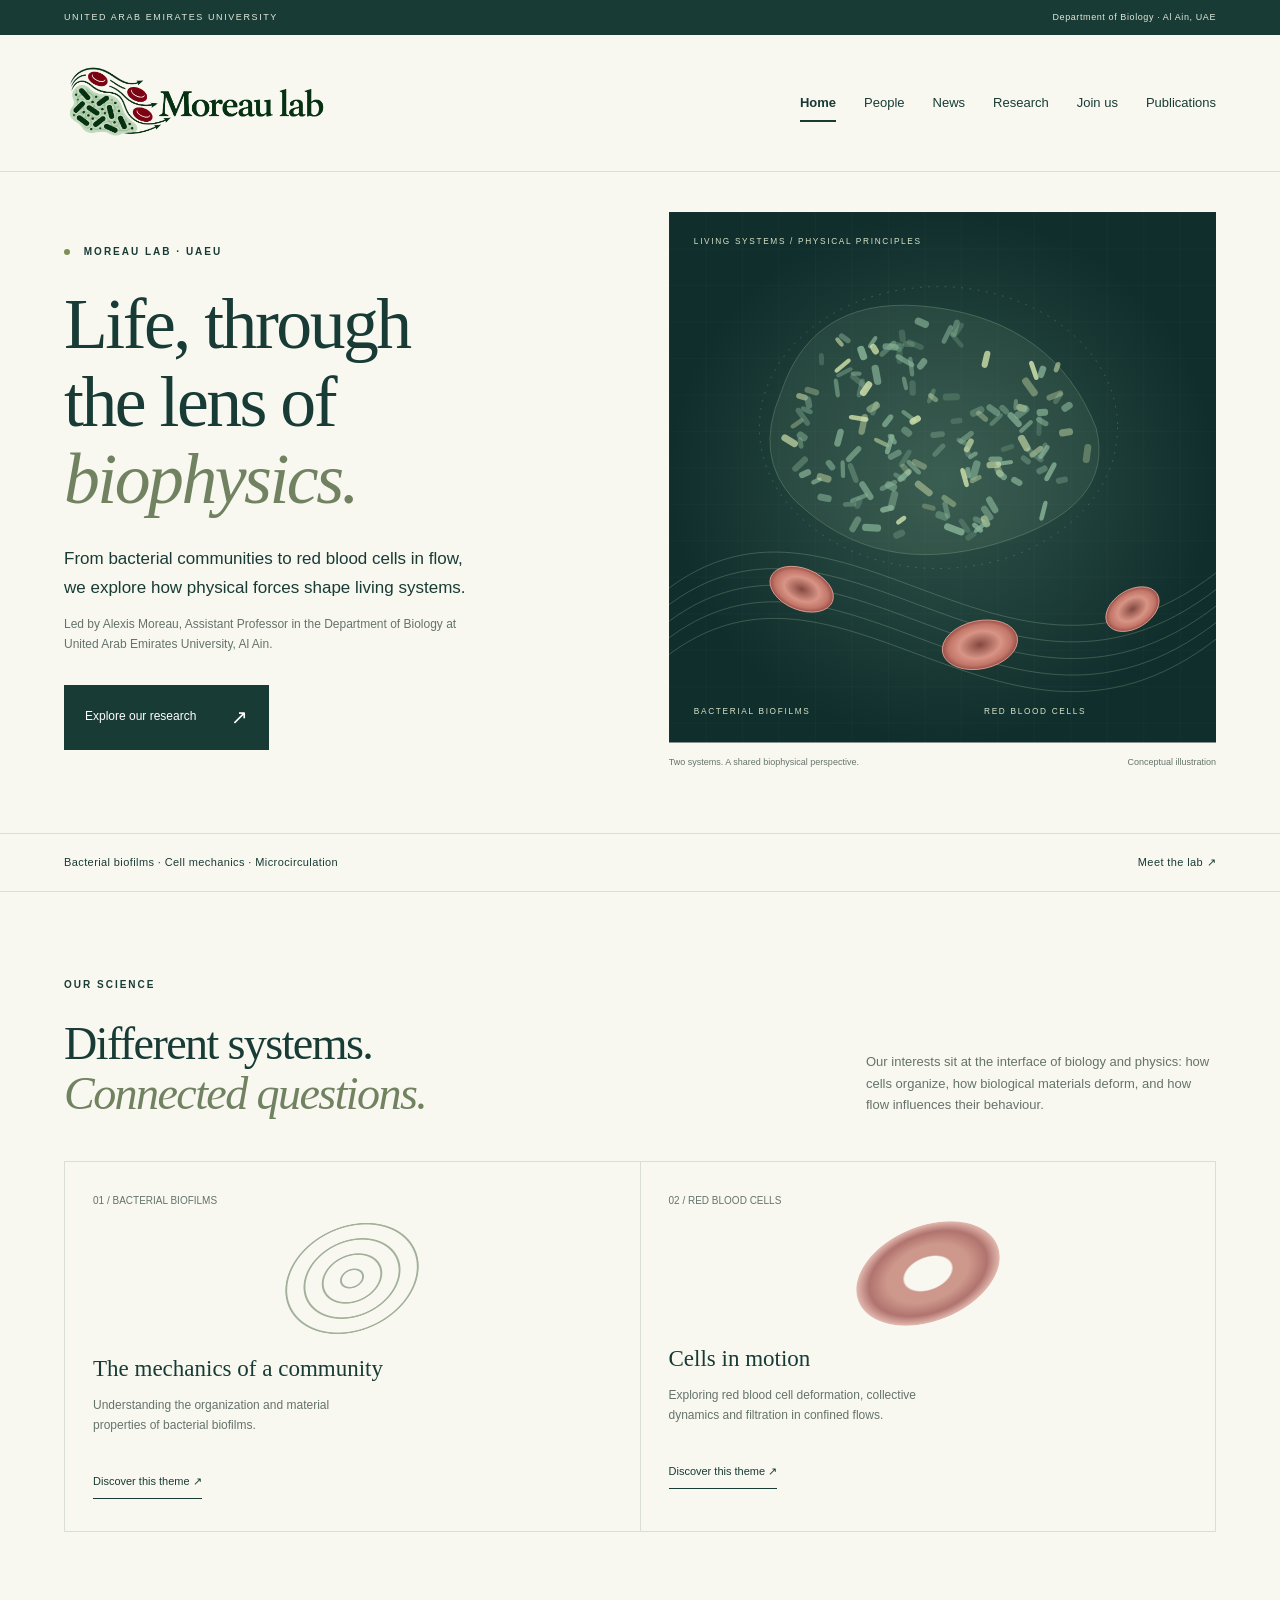
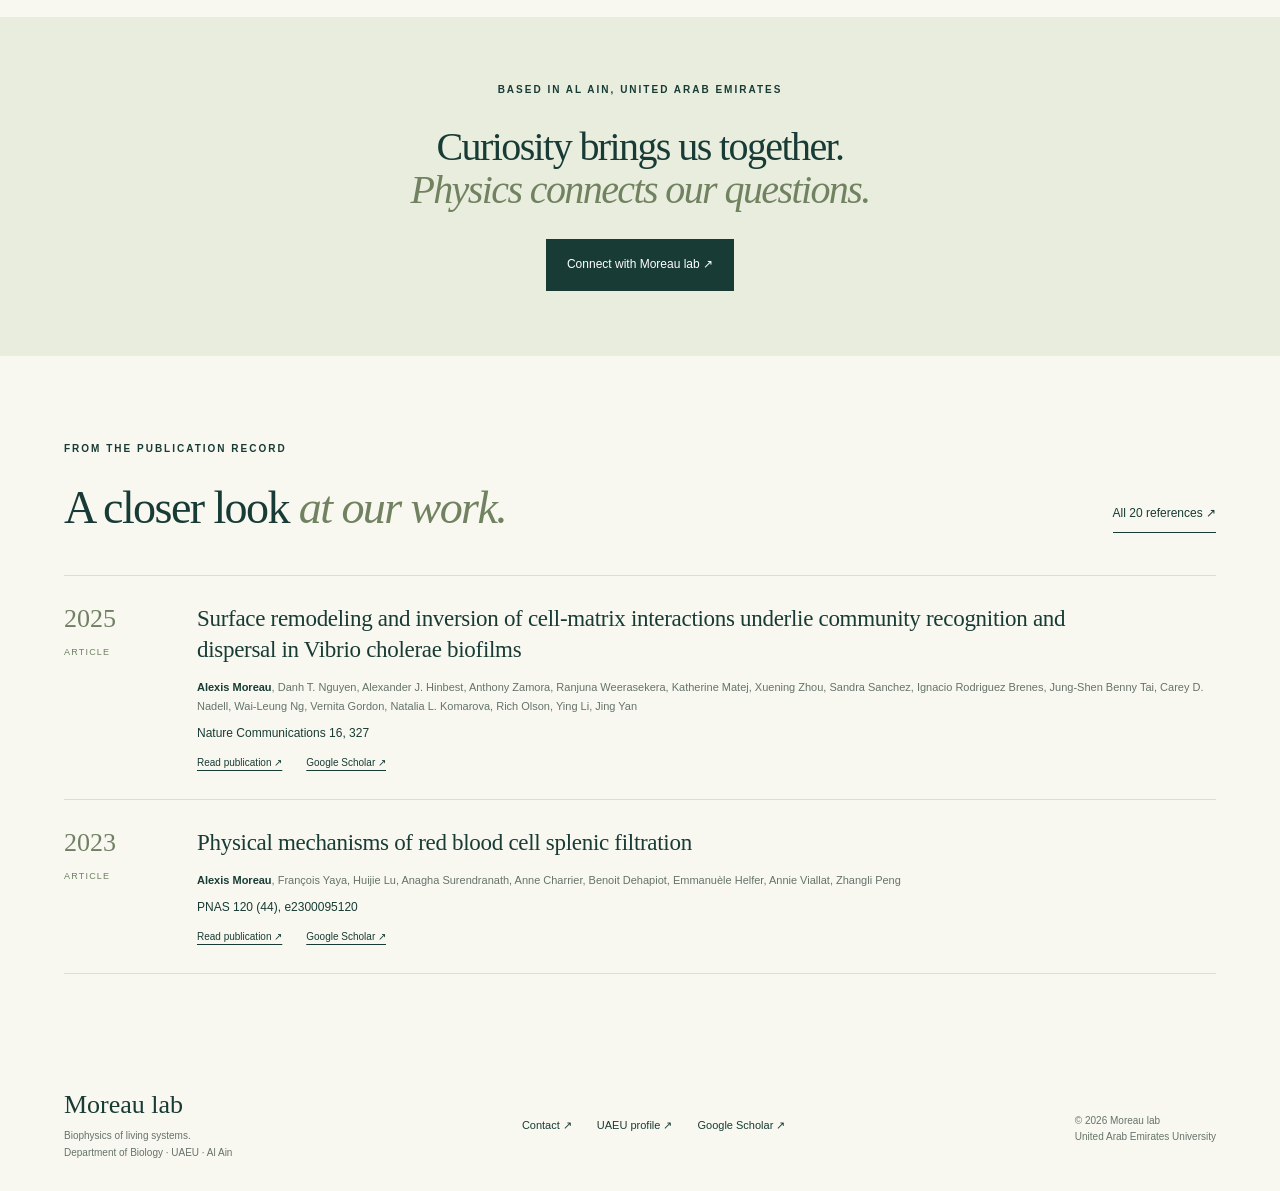
==== index.html @ 7e33ebf9 "Publish Moreau lab website with bibliography and search metadata" ====
<!doctype html><html lang="en"><head><meta charset="utf-8"><meta name="viewport" content="width=device-width,initial-scale=1"><meta name="robots" content="index,follow"><meta name="description" content="Moreau lab, led by Alexis Moreau at United Arab Emirates University in Al Ain, explores the biophysics of bacterial biofilms and red blood cells."><meta name="theme-color" content="#183b35"><title>Moreau lab | Biophysics, Biofilms &amp; Red Blood Cells | UAEU</title><link rel="icon" href="favicon.svg" type="image/svg+xml"><link rel="stylesheet" href="style.css"><script src="script.js" defer></script><meta property="og:site_name" content="Moreau lab"><meta property="og:type" content="website"><meta property="og:title" content="Moreau lab | Biophysics, Biofilms &amp; Red Blood Cells | UAEU"><meta property="og:description" content="Moreau lab, led by Alexis Moreau at United Arab Emirates University in Al Ain, explores the biophysics of bacterial biofilms and red blood cells."><meta property="og:locale" content="en_US"><script type="application/ld+json">{"@context": "https://schema.org", "@type": "ResearchOrganization", "name": "Moreau lab", "description": "Moreau lab, led by Alexis Moreau at United Arab Emirates University in Al Ain, explores the biophysics of bacterial biofilms and red blood cells.", "parentOrganization": {"@type": "CollegeOrUniversity", "name": "United Arab Emirates University"}, "address": {"@type": "PostalAddress", "addressLocality": "Al Ain", "addressCountry": "AE"}, "email": "amoreau@uaeu.ac.ae"}</script><link rel="canonical" href="https://moreau-biophysicslab.github.io/"><meta property="og:url" content="https://moreau-biophysicslab.github.io/"><meta property="og:image" content="https://moreau-biophysicslab.github.io/moreau-lab-logo.png"></head><body><a class="skip" href="#main">Skip to content</a><div class="institution"><span>UNITED ARAB EMIRATES UNIVERSITY</span><span>Department of Biology · Al Ain, UAE</span></div><header><a class="brand" href="index.html" aria-label="Moreau lab — Home"><img src="moreau-lab-logo.png" width="2000" height="800" alt="Moreau lab — bacterial biofilms and red blood cells in flow"></a><button class="menu-button" aria-expanded="false" aria-controls="navigation">Menu <span aria-hidden="true">☰</span></button><nav id="navigation" aria-label="Main navigation"><a href="index.html" aria-current="page">Home</a><a href="people.html">People</a><a href="news.html">News</a><a href="research.html">Research</a><a href="join-us.html">Join us</a><a href="publications.html">Publications</a></nav></header><main id="main"><section class="hero"><div class="hero-copy"><p class="eyebrow"><span></span> MOREAU LAB · UAEU</p><h1>Life, through<br>the lens of<br><em>biophysics.</em></h1><p class="intro">From bacterial communities to red blood cells in flow, we explore how physical forces shape living systems.</p><p class="hero-note">Led by Alexis Moreau, Assistant Professor in the Department of Biology at United Arab Emirates University, Al Ain.</p><a class="button" href="research.html">Explore our research <span aria-hidden="true">↗</span></a></div><figure class="hero-art"><svg viewBox="0 0 660 640" role="img" aria-labelledby="art-title art-desc"><title id="art-title">Biofilms and red blood cells</title><desc id="art-desc">Conceptual illustration of a bacterial community and red blood cells in flow. These are two separate research themes, not experimental data.</desc><defs><radialGradient id="bg"><stop stop-color="#31534a"/><stop offset="1" stop-color="#102e2c"/></radialGradient><pattern id="grid" width="44" height="44" patternUnits="userSpaceOnUse"><path d="M44 0H0V44" fill="none" stroke="#bfd9c4" stroke-opacity=".06"/></pattern><radialGradient id="rbc"><stop stop-color="#84473f"/><stop offset=".55" stop-color="#d89485"/><stop offset=".83" stop-color="#c27669"/><stop offset="1" stop-color="#9a5049"/></radialGradient></defs><path fill="url(#bg)" d="M0 0h660v640H0z"/><path fill="url(#grid)" d="M0 0h660v640H0z"/><g fill="none" stroke="#c8dfb8" stroke-opacity=".28"><path d="M-20 470C210 265 420 675 700 400"/><path d="M-20 490C210 285 420 695 700 420"/><path d="M-20 510C210 305 420 715 700 440"/><path d="M-20 530C210 325 420 735 700 460"/><path d="M-20 550C210 345 420 755 700 480"/><ellipse cx="325" cy="260" rx="216" ry="170" stroke-dasharray="2 8"/></g><path d="M135 218Q175 96 320 115T515 260Q540 357 395 400T151 347Q102 295 135 218" fill="#8fb593" fill-opacity=".10" stroke="#b6d3a0" stroke-opacity=".30"/><g id="particles"></g><g fill="url(#rbc)" stroke="#e3a394" stroke-width="1"><ellipse cx="160" cy="455" rx="40" ry="25" transform="rotate(22 160 455)"/><ellipse cx="375" cy="522" rx="46" ry="29" transform="rotate(-12 375 522)"/><ellipse cx="559" cy="479" rx="35" ry="23" transform="rotate(-32 559 479)"/></g><g fill="#d6e3c7" font-family="Arial,sans-serif" font-size="10" letter-spacing="2"><text x="30" y="39">LIVING SYSTEMS / PHYSICAL PRINCIPLES</text><text x="30" y="606">BACTERIAL BIOFILMS</text><text x="380" y="606">RED BLOOD CELLS</text></g></svg><figcaption><span>Two systems. A shared biophysical perspective.</span><span>Conceptual illustration</span></figcaption></figure></section><div class="section-index"><span>Bacterial biofilms · Cell mechanics · Microcirculation</span><a href="people.html">Meet the lab ↗</a></div><section class="section"><div class="section-heading"><div><p class="eyebrow">OUR SCIENCE</p><h2>Different systems.<br><em>Connected questions.</em></h2></div><p>Our interests sit at the interface of biology and physics: how cells organize, how biological materials deform, and how flow influences their behaviour.</p></div><div class="research-grid two"><article><span class="number">01 / BACTERIAL BIOFILMS</span><div class="line-art rings" aria-hidden="true"></div><h3>The mechanics of a community</h3><p>Understanding the organization and material properties of bacterial biofilms.</p><a class="text-link" href="research.html#biofilms">Discover this theme ↗</a></article><article><span class="number">02 / RED BLOOD CELLS</span><div class="line-art cell-art" aria-hidden="true"></div><h3>Cells in motion</h3><p>Exploring red blood cell deformation, collective dynamics and filtration in confined flows.</p><a class="text-link" href="research.html#red-blood-cells">Discover this theme ↗</a></article></div></section><section class="home-callout"><p class="eyebrow">BASED IN AL AIN, UNITED ARAB EMIRATES</p><h2>Curiosity brings us together.<br><em>Physics connects our questions.</em></h2><a class="button" href="join-us.html">Connect with Moreau lab ↗</a></section><section class="section"><div class="section-heading"><div><p class="eyebrow">FROM THE PUBLICATION RECORD</p><h2>A closer look <em>at our work.</em></h2></div><a class="text-link" href="publications.html">All 20 references ↗</a></div><article class="publication" data-type="papers" data-year="2025"><div class="pub-year">2025<span>Article</span></div><div><h2><a href="https://doi.org/10.1038/s41467-024-55602-2">Surface remodeling and inversion of cell-matrix interactions underlie community recognition and dispersal in Vibrio cholerae biofilms</a></h2><p class="authors"><strong>Alexis Moreau</strong>, Danh T. Nguyen, Alexander J. Hinbest, Anthony Zamora, Ranjuna Weerasekera, Katherine Matej, Xuening Zhou, Sandra Sanchez, Ignacio Rodriguez Brenes, Jung-Shen Benny Tai, Carey D. Nadell, Wai-Leung Ng, Vernita Gordon, Natalia L. Komarova, Rich Olson, Ying Li, Jing Yan</p><p class="venue">Nature Communications 16, 327</p><div class="pub-links"><a href="https://doi.org/10.1038/s41467-024-55602-2">Read publication ↗</a><a href="https://scholar.google.com/citations?user=JUbXqFEAAAAJ&amp;hl=en&amp;view_op=view_citation&amp;citation_for_view=JUbXqFEAAAAJ:_FxGoFyzp5QC">Google Scholar ↗</a></div></div></article><article class="publication" data-type="papers" data-year="2023"><div class="pub-year">2023<span>Article</span></div><div><h2><a href="https://doi.org/10.1073/pnas.2300095120">Physical mechanisms of red blood cell splenic filtration</a></h2><p class="authors"><strong>Alexis Moreau</strong>, François Yaya, Huijie Lu, Anagha Surendranath, Anne Charrier, Benoit Dehapiot, Emmanuèle Helfer, Annie Viallat, Zhangli Peng</p><p class="venue">PNAS 120 (44), e2300095120</p><div class="pub-links"><a href="https://doi.org/10.1073/pnas.2300095120">Read publication ↗</a><a href="https://scholar.google.com/citations?user=JUbXqFEAAAAJ&amp;hl=en&amp;view_op=view_citation&amp;citation_for_view=JUbXqFEAAAAJ:UeHWp8X0CEIC">Google Scholar ↗</a></div></div></article></section></main><footer><div><a href="index.html" class="brand">Moreau lab</a><p>Biophysics of living systems.<br>Department of Biology · UAEU · Al Ain</p></div><div class="footer-links"><a href="mailto:amoreau@uaeu.ac.ae">Contact ↗</a><a href="https://research.uaeu.ac.ae/en/persons/alexis-moreau/">UAEU profile ↗</a><a href="https://scholar.google.com/citations?user=JUbXqFEAAAAJ&hl=en">Google Scholar ↗</a></div><p>© 2026 Moreau lab<br>United Arab Emirates University</p></footer></body></html>
---- style.css ----
:root{--paper:#f8f8f1;--ink:#183b35;--muted:#65736a;--line:#d9dfd2;--accent:#d8e7ad}*{box-sizing:border-box}html{scroll-behavior:smooth;scroll-padding-top:30px}body{margin:0;background:var(--paper);color:var(--ink);font-family:Arial,Helvetica,sans-serif;font-size:15px;line-height:1.65}a{color:inherit;text-decoration:none}button{font:inherit}a:focus-visible,button:focus-visible{outline:3px solid #998236;outline-offset:6px}.skip{position:absolute;top:-100px;left:20px;background:white;padding:12px;z-index:10}.skip:focus{top:10px}.draft{background:#e9edde;text-align:center;font-size:11px;padding:9px 20px;color:#506047;letter-spacing:.3px}.draft span{font-size:9px;font-weight:700;letter-spacing:1.4px;margin-right:15px}header{max-width:1440px;margin:auto;padding:30px 5%;display:flex;align-items:center;justify-content:space-between;gap:25px}.brand{display:flex;align-items:center;gap:12px;font-family:Georgia,serif;font-size:25px;line-height:1.2}.brand small{display:block;font-family:Arial,sans-serif;font-size:8px;letter-spacing:1.7px;margin-top:9px}.brand-mark{font-family:Arial,sans-serif;font-size:52px;line-height:1}nav{display:flex;gap:27px;align-items:center;font-size:12px}nav a:hover,.text-link:hover{color:#718742}.nav-contact{border-bottom:1px solid var(--ink);padding:8px 0}.nav-contact span{margin-left:12px}.menu-button{display:none}.hero{max-width:1440px;margin:auto;display:grid;grid-template-columns:1fr 1fr;gap:6%;padding:38px 5% 52px;align-items:center}.eyebrow{font-size:10px;font-weight:700;letter-spacing:2px;margin:0 0 26px}.eyebrow>span{display:inline-block;width:6px;height:6px;border-radius:50%;background:#7d9053;margin-right:9px}h1,h2{font-family:Georgia,'Times New Roman',serif;font-weight:400;letter-spacing:-2.5px;line-height:1.08;margin:0}h1{font-size:clamp(52px,5.8vw,84px)}em{font-weight:400;color:#718260}h1 em{white-space:nowrap}.intro{font-size:17px;line-height:1.7;max-width:410px;margin:27px 0 12px}.placeholder{font-size:12px;color:var(--muted);max-width:385px;margin-bottom:28px}.button{display:inline-flex;align-items:center;gap:35px;background:var(--ink);color:white;padding:16px 21px;font-size:12px}.button:hover{background:#305c4c}.button span{font-size:20px}.hero-art{margin:0;min-width:0}.hero-art svg{display:block;width:100%;height:auto;max-height:610px;object-fit:cover}.hero-art figcaption{font-size:9px;display:flex;justify-content:space-between;gap:10px;padding:12px 0;color:var(--muted)}.section-index{border-top:1px solid var(--line);border-bottom:1px solid var(--line);display:flex;justify-content:space-between;padding:19px 5%;font-size:11px;letter-spacing:.4px}.section-index a span{margin-left:50px}.section{padding:85px 5%;max-width:1440px;margin:auto;scroll-margin-top:15px}.section-heading{display:flex;align-items:flex-end;justify-content:space-between;gap:70px;margin-bottom:42px}h2{font-size:clamp(34px,3.6vw,50px);letter-spacing:-1.6px}.section-heading>p{max-width:350px;color:var(--muted);font-size:13px;margin-bottom:3px}.research-grid{display:grid;grid-template-columns:repeat(3,1fr);border-left:1px solid var(--line)}.research-grid article{padding:25px 28px 32px;border:1px solid var(--line);border-left:0;position:relative}.number{font-size:10px;color:var(--muted)}h3{font-weight:400;font-family:Georgia,serif;font-size:23px;line-height:1.25;margin:19px 0 12px}.research-grid p{font-size:12px;color:var(--muted);min-height:60px;max-width:290px}.tag{display:inline-block;font-size:8px;letter-spacing:1.5px;color:var(--muted);border:1px solid var(--line);padding:5px 8px}.line-art{height:105px;width:140px;margin:15px auto 24px;opacity:.7}.rings{background:repeating-radial-gradient(ellipse at center,transparent 0 10px,#7f9377 11px 12px,transparent 13px 19px);border-radius:50%;transform:rotate(-25deg)}.waves{background:repeating-linear-gradient(135deg,transparent 0 10px,#7f9377 11px 12px,transparent 13px 21px);border-radius:50% 15% 50% 15%}.dots{background:radial-gradient(#7f9377 2px,transparent 3px) 0 0/15px 15px;border-radius:50%;transform:rotate(-15deg)}.team{background:#e9edde;display:grid;grid-template-columns:1fr 1fr;gap:10%;align-items:center}.team p{font-size:13px;color:var(--muted);max-width:350px;margin:25px 0}.text-link{display:inline-block;border-bottom:1px solid var(--ink);font-size:12px;padding-bottom:8px}.text-link span{margin-left:45px}.team-placeholder{min-height:285px;background:#dce3d2;display:flex;flex-direction:column;align-items:center;justify-content:center;border:1px solid #cdd5c3}.portrait-symbol{font-family:Georgia,serif;font-size:52px;color:#8c9c7b;font-weight:400;line-height:1.2}.team-placeholder>span{font-family:Georgia,serif;font-size:27px;margin-top:12px}.team-placeholder p{font-size:10px;margin:10px;text-align:center}.empty-publications{border-top:1px solid var(--line);border-bottom:1px solid var(--line);display:flex;align-items:center;gap:28px;padding:26px 0}.empty-publications>span:first-child{font-size:30px}.empty-publications h3{margin:0 0 8px}.empty-publications p{font-size:12px;color:var(--muted);max-width:660px;margin:0}.empty-publications .tag{margin-left:auto;flex-shrink:0}.news{padding-top:0;display:flex;justify-content:space-between;gap:70px;align-items:center}.news>p{max-width:440px;font-size:13px;color:var(--muted)}.contact{padding:70px 7%;background:var(--ink);color:var(--paper);display:grid;grid-template-columns:1fr 1fr;gap:13%}.contact em{color:var(--accent)}.contact .eyebrow{color:var(--accent)}.contact p:not(.eyebrow){max-width:360px;font-size:13px;color:#c0cec3;margin-top:25px}.contact dl{margin:0}.contact dl>div{padding:0 0 19px;margin-bottom:20px;border-bottom:1px solid #486258}.contact dt{font-size:9px;letter-spacing:1.6px;color:#becfae;margin-bottom:9px}.contact dd{margin:0;font-size:13px}footer{padding:30px 5%;display:flex;align-items:center;justify-content:space-between;gap:24px}footer .brand{font-size:20px}footer>span,footer>a:last-child{font-size:10px;color:var(--muted)}@media(min-width:1600px){.contact,.section-index,footer{padding-left:max(5%,calc((100vw - 1296px)/2));padding-right:max(5%,calc((100vw - 1296px)/2))}}@media(max-width:900px){nav{gap:15px;font-size:11px}.brand{font-size:21px}.hero{gap:4%}h1{font-size:52px}.hero .intro{font-size:15px}.research-grid article{padding:20px}.section-heading{gap:35px}}@media(max-width:700px){header{padding:22px 6%;flex-wrap:wrap}.draft{font-size:10px}.draft span{display:block}.menu-button{display:block;background:none;border:1px solid var(--line);padding:7px 12px;font-size:12px;color:var(--ink)}.menu-button span{margin-left:12px}nav{display:none;flex-basis:100%;flex-direction:column;align-items:stretch;gap:0}nav.open{display:flex}nav a{padding:12px 0;border-bottom:1px solid var(--line)}.hero{grid-template-columns:1fr;padding:30px 6%}.hero-copy{padding-bottom:35px}h1{font-size:clamp(46px,10vw,65px)}.hero-art svg{max-height:460px}.section{padding:55px 6%}.section-heading{display:block}.section-heading>p{margin-top:25px;max-width:none}.research-grid{grid-template-columns:1fr}.research-grid article{padding:24px}.research-grid p{min-height:0;max-width:none}.line-art{float:right;width:90px;height:75px;margin:0 0 10px 15px}.research-grid h3{margin-top:25px}.team{grid-template-columns:1fr;gap:30px}.team-placeholder{min-height:230px}.empty-publications{gap:15px;flex-wrap:wrap}.empty-publications>div{flex:1}.empty-publications .tag{margin-left:40px}.news{display:block;padding-top:10px}.news>p{margin-top:25px}.contact{padding:50px 6%;grid-template-columns:1fr;gap:30px}footer{flex-wrap:wrap;padding:25px 6%}footer>span{order:3;width:100%}.section-index{padding:15px 6%;font-size:10px}.section-index a span{margin-left:15px}.eyebrow{font-size:9px}}@media(prefers-reduced-motion:reduce){html{scroll-behavior:auto}}
/* Moreau lab identity and pages */
.institution{background:var(--ink);color:#e1e8d8;padding:10px 5%;display:flex;justify-content:space-between;font-size:9px;letter-spacing:1.6px}.institution span:last-child{letter-spacing:.6px}header{padding-top:16px;padding-bottom:16px;border-bottom:1px solid var(--line)}header .brand{width:265px;flex-shrink:0}header .brand img{display:block;width:100%;height:auto}nav{gap:28px;font-size:13px}nav a{padding:10px 0;position:relative}nav a[aria-current="page"]{color:var(--ink);font-weight:700}nav a[aria-current="page"]:after{content:"";height:2px;background:var(--ink);position:absolute;bottom:2px;left:0;right:0}.hero{padding-top:40px;gap:5%}.hero h1{font-size:clamp(52px,5.6vw,79px)}.hero-note{font-size:12px;color:var(--muted);max-width:410px;margin-bottom:30px}.hero-art svg{max-height:590px}.hero-art figcaption{font-size:9px}.two{grid-template-columns:1fr 1fr}.research-grid .text-link{font-size:11px}.cell-art{border-radius:50%;background:radial-gradient(ellipse,#f8f8f1 0 23%,#c6877a 25% 40%,#a45c57 58%,#dcaaa0 70%,transparent 72%);transform:rotate(-22deg);height:95px;width:150px;opacity:.85}.home-callout{padding:65px 6%;background:#e9edde;text-align:center}.home-callout .button{margin-top:28px}.home-callout h2{font-size:40px}.page-intro{padding-top:55px;padding-bottom:45px;border-bottom:1px solid var(--line)}.page-intro h1{font-size:clamp(44px,5vw,70px)}.page-description{font-size:16px;color:var(--muted);max-width:710px;margin:25px 0 0}.page-description a{text-decoration:underline;text-underline-offset:3px}.profile-section{display:grid;grid-template-columns:300px 1fr;gap:75px;padding-top:55px}.initials{background:#e5eadc;min-height:340px;display:flex;flex-direction:column;justify-content:center;align-items:center;font:80px Georgia,serif;color:#708064;border:1px solid #d2d9c8}.initials span{font:9px Arial,sans-serif;letter-spacing:2px;margin-top:18px}.profile-section article>p{max-width:670px}.profile-section article>p:not(.eyebrow):not(.position){font-size:14px;color:var(--muted)}.position{font-size:15px}.profile-links{display:flex;gap:22px;align-items:center;flex-wrap:wrap;margin-top:28px}.team-invite{background:#e9edde;display:flex;align-items:center;justify-content:space-between;gap:30px}.team-invite .text-link{margin-top:18px}.theme-section{display:grid;grid-template-columns:1fr 1fr;gap:9%;align-items:center}.theme-section article p{font-size:14px;color:var(--muted);margin-bottom:22px}.theme-section h3{font-size:26px}.large-art{width:190px;height:125px;margin:35px auto 0;opacity:.7}.shaded{background:#e9edde}.publication{display:grid;grid-template-columns:105px 1fr;gap:28px;border-top:1px solid var(--line);padding:27px 0}.publication:last-child{border-bottom:1px solid var(--line)}.pub-year{font-family:Georgia,serif;font-size:26px;color:#708064;line-height:1.2}.pub-year span{display:block;font:9px Arial,sans-serif;text-transform:uppercase;letter-spacing:1.2px;margin-top:13px}.publication h2{font-family:Georgia,serif;letter-spacing:-.3px;font-size:23px;line-height:1.35;max-width:940px}.publication h2 a:hover{text-decoration:underline;text-decoration-thickness:1px;text-underline-offset:4px}.authors{font-size:11px;color:var(--muted);line-height:1.7;margin:13px 0 8px}.authors strong{font-weight:700;color:var(--ink)}.venue{font-size:12px;margin:7px 0}.pub-links{display:flex;gap:24px;margin-top:12px;font-size:10px}.pub-links a{text-decoration:underline;text-underline-offset:4px}.preprint-note{font-size:10px;color:#845843;margin:8px 0}.publication-section{padding-top:28px}.publication-tools{display:flex;flex-wrap:wrap;gap:24px;align-items:end;justify-content:space-between}.filters{display:flex;flex-wrap:wrap;gap:8px}.filters button{border:1px solid var(--line);background:transparent;padding:10px 14px;cursor:pointer;color:var(--ink);font-size:11px}.filters button[aria-pressed="true"]{color:white;background:var(--ink);border-color:var(--ink)}.search-label{font-size:10px;color:var(--muted);display:flex;flex-direction:column;gap:5px;min-width:235px}.search-label input{font:12px Arial,sans-serif;padding:12px 14px;border:1px solid var(--line);background:transparent;border-radius:0;color:var(--ink)}input:focus-visible{outline:2px solid #718260;outline-offset:2px}#result-count{font-size:10px;color:var(--muted);margin:24px 0 16px}.bibliography-note{font-size:11px;color:var(--muted);margin-top:28px;max-width:880px}.bibliography-note a{text-decoration:underline}.news-list{padding-top:20px}.news-item{display:grid;grid-template-columns:180px 1fr;gap:50px;border-bottom:1px solid var(--line);padding:36px 0}.news-item time{display:block;font-size:11px;letter-spacing:1.3px;margin-bottom:14px}.news-item h2{font-size:31px;letter-spacing:-.6px}.news-item p{font-size:13px;color:var(--muted)}.news-item .preprint-note{font-size:10px;color:#845843}.join-grid{display:grid;grid-template-columns:1fr 1fr;gap:8%;padding-top:50px}.join-grid h2{font-size:34px;letter-spacing:-1px}.join-grid p:not(.eyebrow){font-size:14px;color:var(--muted);margin:25px 0}.join-grid .small-note{font-size:11px!important}.contact a{text-decoration:underline;text-underline-offset:4px}.footer-links{display:flex;gap:25px;font-size:11px}footer{align-items:center}footer p{font-size:10px;color:var(--muted);margin:8px 0 0}footer .brand{font-size:26px}.publication[hidden]{display:none}@media(max-width:1000px){header .brand{width:220px}nav{gap:20px;font-size:12px}.profile-section{grid-template-columns:240px 1fr;gap:40px}.hero-art figcaption{font-size:8px}}@media(max-width:700px){.institution{display:block;font-size:8px;padding:10px 6%;line-height:1.7}.institution span{display:block}header{padding:8px 6%}header .brand{width:210px}nav{gap:0;font-size:13px}nav a[aria-current="page"]:after{display:none}.hero h1{font-size:clamp(47px,11vw,66px)}.hero{padding-top:30px}.hero-art figcaption{font-size:8px}.two{grid-template-columns:1fr}.home-callout h2{font-size:30px}.page-intro{padding-top:35px;padding-bottom:32px}.page-intro h1{font-size:43px}.page-description{font-size:14px}.profile-section{grid-template-columns:1fr;gap:28px;padding-top:30px}.initials{min-height:210px}.team-invite{display:block}.theme-section{grid-template-columns:1fr;gap:25px}.theme-section .large-art{display:none}.publication{grid-template-columns:1fr;gap:12px;padding:23px 0}.pub-year{display:flex;gap:15px;align-items:center;font-size:22px}.pub-year span{margin:0}.publication h2{font-size:21px}.publication-tools{gap:18px}.filters{gap:7px}.filters button{font-size:10px;padding:9px 10px}.search-label{width:100%}.news-item{grid-template-columns:1fr;gap:15px;padding:25px 0}.news-item>div:first-child{display:flex;align-items:center;gap:15px}.news-item time{margin:0}.news-item h2{font-size:27px}.join-grid{grid-template-columns:1fr;gap:35px}.footer-links{flex-wrap:wrap;gap:18px}footer>p{width:100%}.section-index{gap:20px}.section-index>a{flex-shrink:0}.hero .intro{font-size:16px}}
.page-intro h1 em{white-space:normal}.publication>div{min-width:0}.publication h2{overflow-wrap:anywhere}@media(max-width:360px){header .brand{width:175px}.hero h1{font-size:44px}.page-intro h1{font-size:38px}}
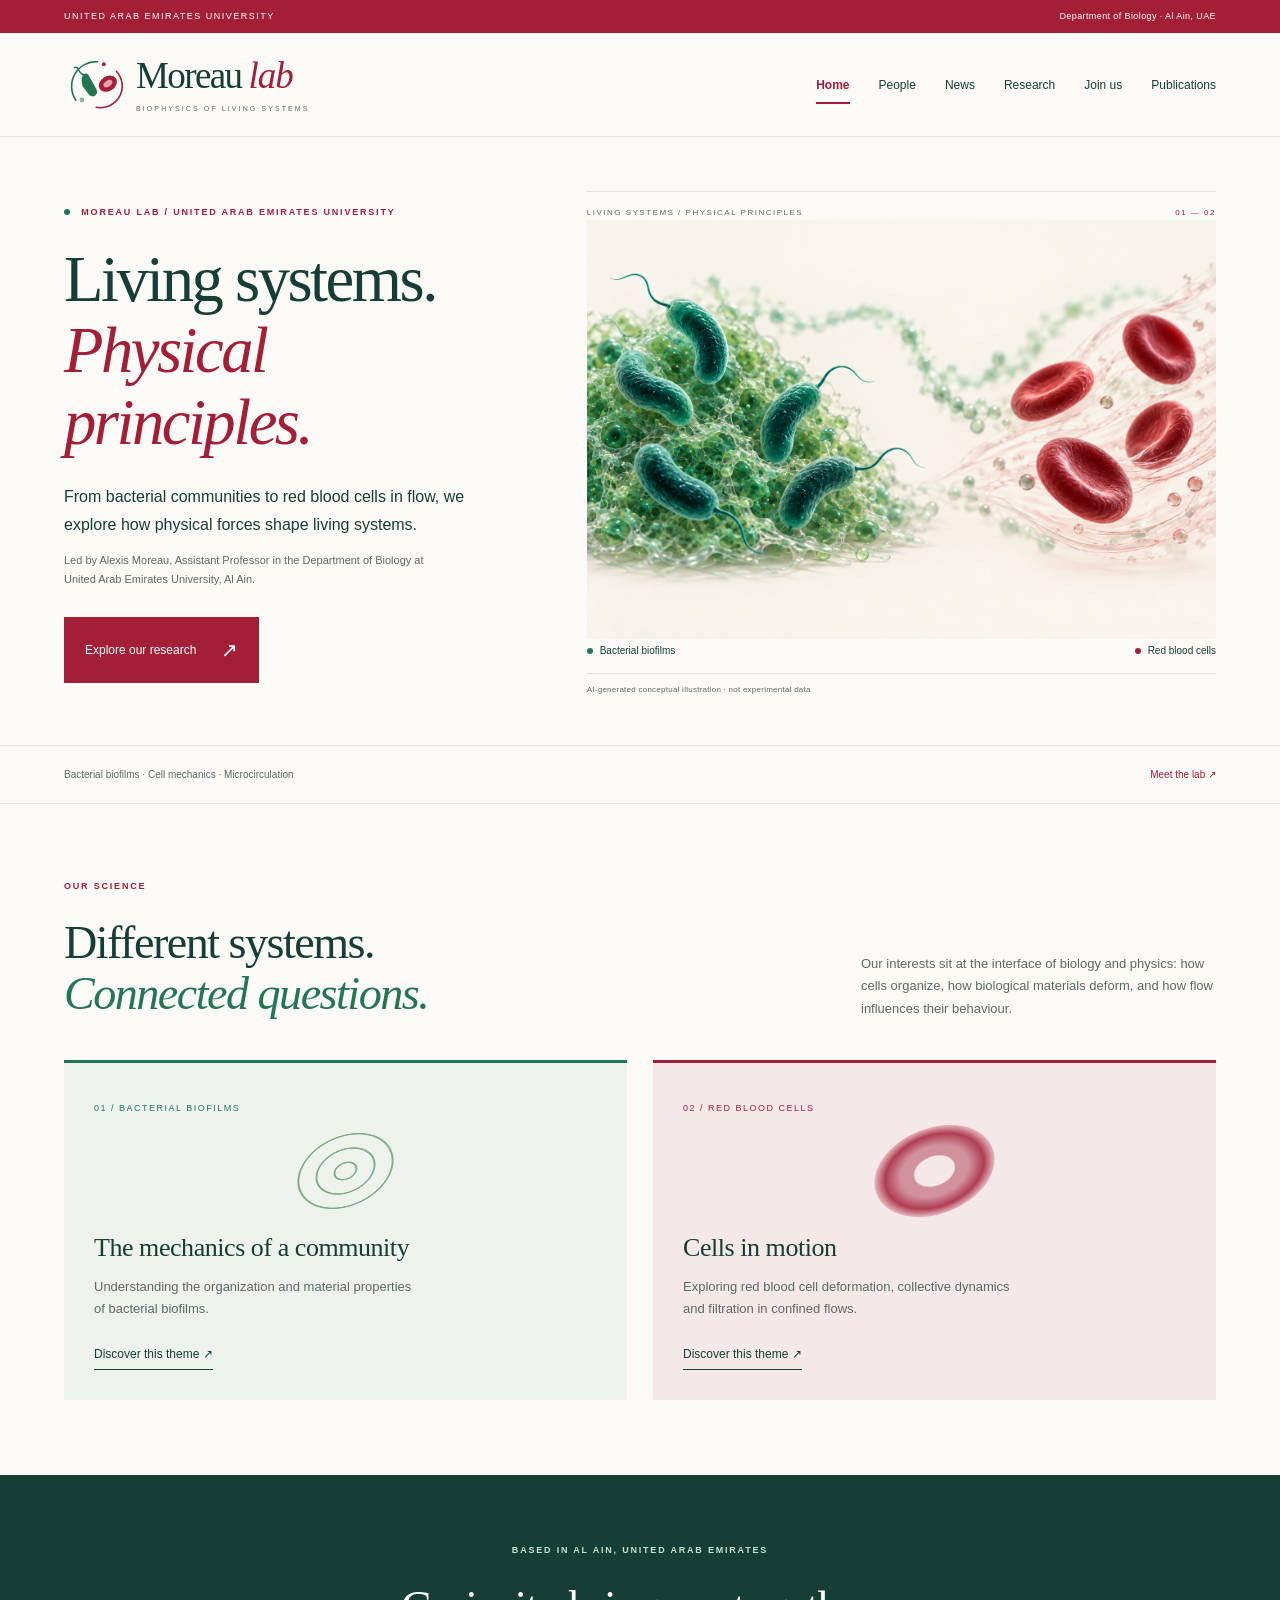
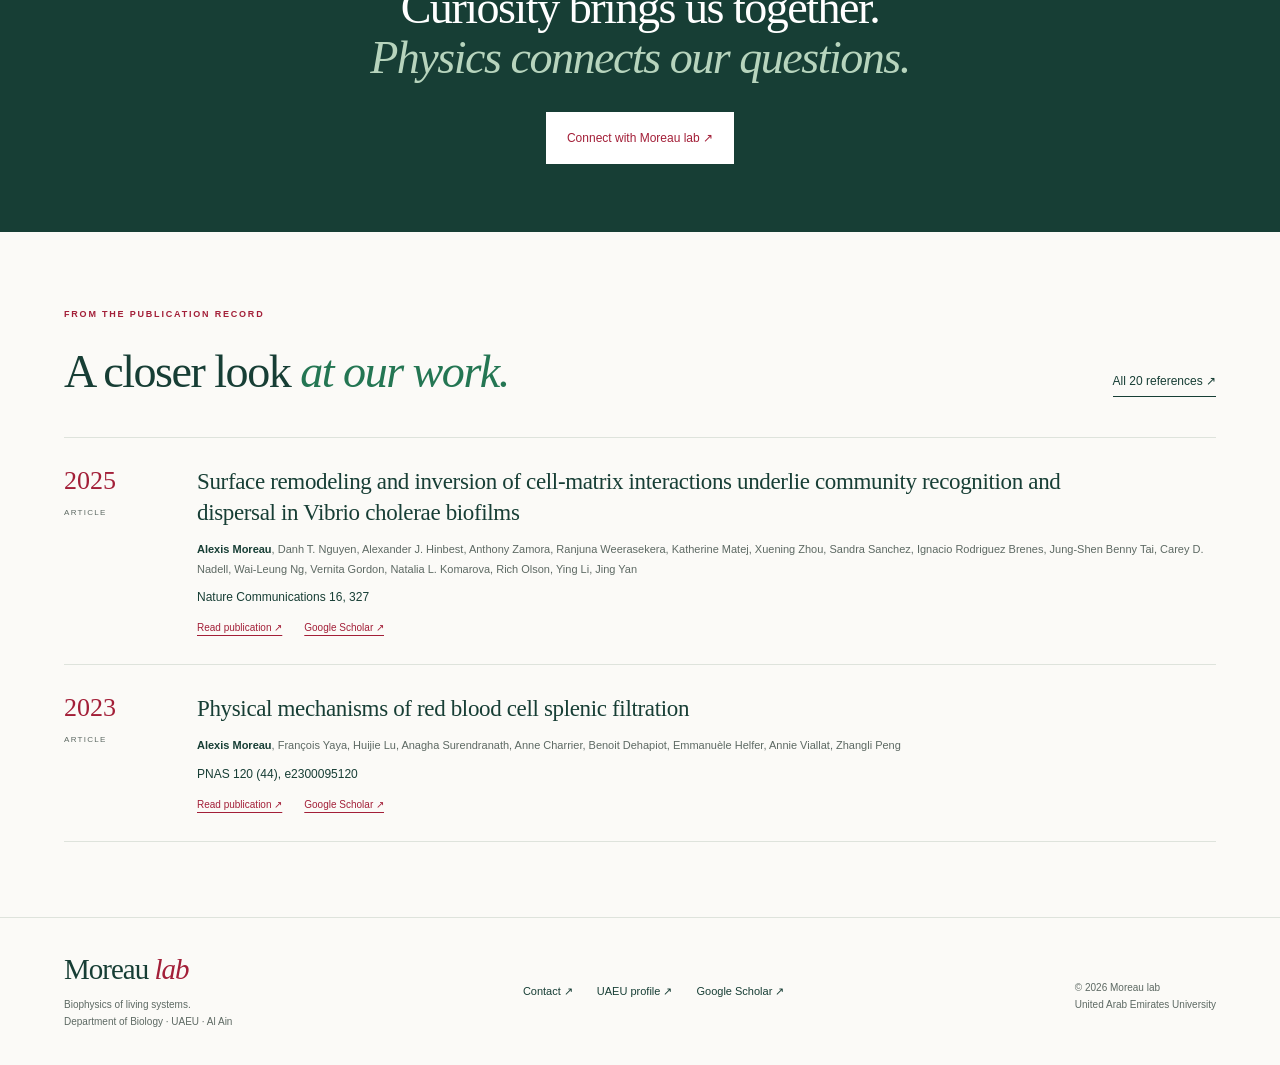
==== commit b77ea280: "Refresh Moreau lab design, artwork and portrait" ====
--- a/index.html
+++ b/index.html
@@ -1 +1 @@
-<!doctype html><html lang="en"><head><meta charset="utf-8"><meta name="viewport" content="width=device-width,initial-scale=1"><meta name="robots" content="index,follow"><meta name="description" content="Moreau lab, led by Alexis Moreau at United Arab Emirates University in Al Ain, explores the biophysics of bacterial biofilms and red blood cells."><meta name="theme-color" content="#183b35"><title>Moreau lab | Biophysics, Biofilms &amp; Red Blood Cells | UAEU</title><link rel="icon" href="favicon.svg" type="image/svg+xml"><link rel="stylesheet" href="style.css"><script src="script.js" defer></script><meta property="og:site_name" content="Moreau lab"><meta property="og:type" content="website"><meta property="og:title" content="Moreau lab | Biophysics, Biofilms &amp; Red Blood Cells | UAEU"><meta property="og:description" content="Moreau lab, led by Alexis Moreau at United Arab Emirates University in Al Ain, explores the biophysics of bacterial biofilms and red blood cells."><meta property="og:locale" content="en_US"><script type="application/ld+json">{"@context": "https://schema.org", "@type": "ResearchOrganization", "name": "Moreau lab", "description": "Moreau lab, led by Alexis Moreau at United Arab Emirates University in Al Ain, explores the biophysics of bacterial biofilms and red blood cells.", "parentOrganization": {"@type": "CollegeOrUniversity", "name": "United Arab Emirates University"}, "address": {"@type": "PostalAddress", "addressLocality": "Al Ain", "addressCountry": "AE"}, "email": "amoreau@uaeu.ac.ae"}</script><link rel="canonical" href="https://moreau-biophysicslab.github.io/"><meta property="og:url" content="https://moreau-biophysicslab.github.io/"><meta property="og:image" content="https://moreau-biophysicslab.github.io/moreau-lab-logo.png"></head><body><a class="skip" href="#main">Skip to content</a><div class="institution"><span>UNITED ARAB EMIRATES UNIVERSITY</span><span>Department of Biology · Al Ain, UAE</span></div><header><a class="brand" href="index.html" aria-label="Moreau lab — Home"><img src="moreau-lab-logo.png" width="2000" height="800" alt="Moreau lab — bacterial biofilms and red blood cells in flow"></a><button class="menu-button" aria-expanded="false" aria-controls="navigation">Menu <span aria-hidden="true">☰</span></button><nav id="navigation" aria-label="Main navigation"><a href="index.html" aria-current="page">Home</a><a href="people.html">People</a><a href="news.html">News</a><a href="research.html">Research</a><a href="join-us.html">Join us</a><a href="publications.html">Publications</a></nav></header><main id="main"><section class="hero"><div class="hero-copy"><p class="eyebrow"><span></span> MOREAU LAB · UAEU</p><h1>Life, through<br>the lens of<br><em>biophysics.</em></h1><p class="intro">From bacterial communities to red blood cells in flow, we explore how physical forces shape living systems.</p><p class="hero-note">Led by Alexis Moreau, Assistant Professor in the Department of Biology at United Arab Emirates University, Al Ain.</p><a class="button" href="research.html">Explore our research <span aria-hidden="true">↗</span></a></div><figure class="hero-art"><svg viewBox="0 0 660 640" role="img" aria-labelledby="art-title art-desc"><title id="art-title">Biofilms and red blood cells</title><desc id="art-desc">Conceptual illustration of a bacterial community and red blood cells in flow. These are two separate research themes, not experimental data.</desc><defs><radialGradient id="bg"><stop stop-color="#31534a"/><stop offset="1" stop-color="#102e2c"/></radialGradient><pattern id="grid" width="44" height="44" patternUnits="userSpaceOnUse"><path d="M44 0H0V44" fill="none" stroke="#bfd9c4" stroke-opacity=".06"/></pattern><radialGradient id="rbc"><stop stop-color="#84473f"/><stop offset=".55" stop-color="#d89485"/><stop offset=".83" stop-color="#c27669"/><stop offset="1" stop-color="#9a5049"/></radialGradient></defs><path fill="url(#bg)" d="M0 0h660v640H0z"/><path fill="url(#grid)" d="M0 0h660v640H0z"/><g fill="none" stroke="#c8dfb8" stroke-opacity=".28"><path d="M-20 470C210 265 420 675 700 400"/><path d="M-20 490C210 285 420 695 700 420"/><path d="M-20 510C210 305 420 715 700 440"/><path d="M-20 530C210 325 420 735 700 460"/><path d="M-20 550C210 345 420 755 700 480"/><ellipse cx="325" cy="260" rx="216" ry="170" stroke-dasharray="2 8"/></g><path d="M135 218Q175 96 320 115T515 260Q540 357 395 400T151 347Q102 295 135 218" fill="#8fb593" fill-opacity=".10" stroke="#b6d3a0" stroke-opacity=".30"/><g id="particles"></g><g fill="url(#rbc)" stroke="#e3a394" stroke-width="1"><ellipse cx="160" cy="455" rx="40" ry="25" transform="rotate(22 160 455)"/><ellipse cx="375" cy="522" rx="46" ry="29" transform="rotate(-12 375 522)"/><ellipse cx="559" cy="479" rx="35" ry="23" transform="rotate(-32 559 479)"/></g><g fill="#d6e3c7" font-family="Arial,sans-serif" font-size="10" letter-spacing="2"><text x="30" y="39">LIVING SYSTEMS / PHYSICAL PRINCIPLES</text><text x="30" y="606">BACTERIAL BIOFILMS</text><text x="380" y="606">RED BLOOD CELLS</text></g></svg><figcaption><span>Two systems. A shared biophysical perspective.</span><span>Conceptual illustration</span></figcaption></figure></section><div class="section-index"><span>Bacterial biofilms · Cell mechanics · Microcirculation</span><a href="people.html">Meet the lab ↗</a></div><section class="section"><div class="section-heading"><div><p class="eyebrow">OUR SCIENCE</p><h2>Different systems.<br><em>Connected questions.</em></h2></div><p>Our interests sit at the interface of biology and physics: how cells organize, how biological materials deform, and how flow influences their behaviour.</p></div><div class="research-grid two"><article><span class="number">01 / BACTERIAL BIOFILMS</span><div class="line-art rings" aria-hidden="true"></div><h3>The mechanics of a community</h3><p>Understanding the organization and material properties of bacterial biofilms.</p><a class="text-link" href="research.html#biofilms">Discover this theme ↗</a></article><article><span class="number">02 / RED BLOOD CELLS</span><div class="line-art cell-art" aria-hidden="true"></div><h3>Cells in motion</h3><p>Exploring red blood cell deformation, collective dynamics and filtration in confined flows.</p><a class="text-link" href="research.html#red-blood-cells">Discover this theme ↗</a></article></div></section><section class="home-callout"><p class="eyebrow">BASED IN AL AIN, UNITED ARAB EMIRATES</p><h2>Curiosity brings us together.<br><em>Physics connects our questions.</em></h2><a class="button" href="join-us.html">Connect with Moreau lab ↗</a></section><section class="section"><div class="section-heading"><div><p class="eyebrow">FROM THE PUBLICATION RECORD</p><h2>A closer look <em>at our work.</em></h2></div><a class="text-link" href="publications.html">All 20 references ↗</a></div><article class="publication" data-type="papers" data-year="2025"><div class="pub-year">2025<span>Article</span></div><div><h2><a href="https://doi.org/10.1038/s41467-024-55602-2">Surface remodeling and inversion of cell-matrix interactions underlie community recognition and dispersal in Vibrio cholerae biofilms</a></h2><p class="authors"><strong>Alexis Moreau</strong>, Danh T. Nguyen, Alexander J. Hinbest, Anthony Zamora, Ranjuna Weerasekera, Katherine Matej, Xuening Zhou, Sandra Sanchez, Ignacio Rodriguez Brenes, Jung-Shen Benny Tai, Carey D. Nadell, Wai-Leung Ng, Vernita Gordon, Natalia L. Komarova, Rich Olson, Ying Li, Jing Yan</p><p class="venue">Nature Communications 16, 327</p><div class="pub-links"><a href="https://doi.org/10.1038/s41467-024-55602-2">Read publication ↗</a><a href="https://scholar.google.com/citations?user=JUbXqFEAAAAJ&amp;hl=en&amp;view_op=view_citation&amp;citation_for_view=JUbXqFEAAAAJ:_FxGoFyzp5QC">Google Scholar ↗</a></div></div></article><article class="publication" data-type="papers" data-year="2023"><div class="pub-year">2023<span>Article</span></div><div><h2><a href="https://doi.org/10.1073/pnas.2300095120">Physical mechanisms of red blood cell splenic filtration</a></h2><p class="authors"><strong>Alexis Moreau</strong>, François Yaya, Huijie Lu, Anagha Surendranath, Anne Charrier, Benoit Dehapiot, Emmanuèle Helfer, Annie Viallat, Zhangli Peng</p><p class="venue">PNAS 120 (44), e2300095120</p><div class="pub-links"><a href="https://doi.org/10.1073/pnas.2300095120">Read publication ↗</a><a href="https://scholar.google.com/citations?user=JUbXqFEAAAAJ&amp;hl=en&amp;view_op=view_citation&amp;citation_for_view=JUbXqFEAAAAJ:UeHWp8X0CEIC">Google Scholar ↗</a></div></div></article></section></main><footer><div><a href="index.html" class="brand">Moreau lab</a><p>Biophysics of living systems.<br>Department of Biology · UAEU · Al Ain</p></div><div class="footer-links"><a href="mailto:amoreau@uaeu.ac.ae">Contact ↗</a><a href="https://research.uaeu.ac.ae/en/persons/alexis-moreau/">UAEU profile ↗</a><a href="https://scholar.google.com/citations?user=JUbXqFEAAAAJ&hl=en">Google Scholar ↗</a></div><p>© 2026 Moreau lab<br>United Arab Emirates University</p></footer></body></html>+<!doctype html><html lang="en"><head><meta charset="utf-8"><meta name="viewport" content="width=device-width,initial-scale=1"><meta name="robots" content="index,follow"><meta name="description" content="Moreau lab, led by Alexis Moreau at United Arab Emirates University in Al Ain, explores the biophysics of bacterial biofilms and red blood cells."><meta name="theme-color" content="#a31f38"><title>Moreau lab | Biophysics, Biofilms &amp; Red Blood Cells | UAEU</title><link rel="icon" href="moreau-mark-v2.svg" type="image/svg+xml"><link rel="stylesheet" href="style-v2.css"><script src="script-v2.js" defer></script><meta property="og:site_name" content="Moreau lab"><meta property="og:type" content="website"><meta property="og:title" content="Moreau lab | Biophysics, Biofilms &amp; Red Blood Cells | UAEU"><meta property="og:description" content="Moreau lab, led by Alexis Moreau at United Arab Emirates University in Al Ain, explores the biophysics of bacterial biofilms and red blood cells."><meta property="og:locale" content="en_US"><script type="application/ld+json">{"@context": "https://schema.org", "@type": "ResearchOrganization", "name": "Moreau lab", "description": "Moreau lab, led by Alexis Moreau at United Arab Emirates University in Al Ain, explores the biophysics of bacterial biofilms and red blood cells.", "parentOrganization": {"@type": "CollegeOrUniversity", "name": "United Arab Emirates University"}, "address": {"@type": "PostalAddress", "addressLocality": "Al Ain", "addressCountry": "AE"}, "email": "amoreau@uaeu.ac.ae"}</script><link rel="canonical" href="https://moreau-biophysicslab.github.io/"><meta property="og:url" content="https://moreau-biophysicslab.github.io/"><meta property="og:image" content="https://moreau-biophysicslab.github.io/living-systems-v2.png"><meta name="google-site-verification" content="BcXy6M2ZAThS1P8vhyTK3_b5st8Vk4MHQZ-ELnU7zM0" /></head><body><a class="skip" href="#main">Skip to content</a><div class="institution"><span>UNITED ARAB EMIRATES UNIVERSITY</span><span>Department of Biology · Al Ain, UAE</span></div><header><a class="brand" href="index.html" aria-label="Moreau lab — Home"><img src="moreau-mark-v2.svg" width="80" height="80" alt=""><span class="wordmark">Moreau<span class="lab-word">lab</span><small>BIOPHYSICS OF LIVING SYSTEMS</small></span></a><button class="menu-button" aria-expanded="false" aria-controls="navigation">Menu <span aria-hidden="true">☰</span></button><nav id="navigation" aria-label="Main navigation"><a href="index.html" aria-current="page">Home</a><a href="people.html">People</a><a href="news.html">News</a><a href="research.html">Research</a><a href="join-us.html">Join us</a><a href="publications.html">Publications</a></nav></header><main id="main"><section class="hero"><div class="hero-copy"><p class="eyebrow"><span></span> MOREAU LAB / UNITED ARAB EMIRATES UNIVERSITY</p><h1>Living systems.<br><em>Physical<br> principles.</em></h1><p class="intro">From bacterial communities to red blood cells in flow, we explore how physical forces shape living systems.</p><p class="hero-note">Led by Alexis Moreau, Assistant Professor in the Department of Biology at United Arab Emirates University, Al Ain.</p><a class="button" href="research.html">Explore our research <span aria-hidden="true">↗</span></a></div><figure class="hero-art"><div class="art-heading"><span>LIVING SYSTEMS / PHYSICAL PRINCIPLES</span><span aria-hidden="true">01 — 02</span></div><img class="hero-image" src="living-systems-v2.png" width="1536" height="1024" alt="AI-generated conceptual illustration: green curved bacteria with one polar flagellum each in an extracellular matrix, alongside a separate red blood cell flow vignette." fetchpriority="high"><div class="art-key"><span><i class="green-dot"></i>Bacterial biofilms</span><span><i class="red-dot"></i>Red blood cells</span></div><figcaption>AI-generated conceptual illustration · not experimental data</figcaption></figure></section><div class="section-index"><span>Bacterial biofilms · Cell mechanics · Microcirculation</span><a href="people.html">Meet the lab ↗</a></div><section class="section"><div class="section-heading"><div><p class="eyebrow">OUR SCIENCE</p><h2>Different systems.<br><em>Connected questions.</em></h2></div><p>Our interests sit at the interface of biology and physics: how cells organize, how biological materials deform, and how flow influences their behaviour.</p></div><div class="research-grid two"><article><span class="number">01 / BACTERIAL BIOFILMS</span><div class="line-art rings" aria-hidden="true"></div><h3>The mechanics of a community</h3><p>Understanding the organization and material properties of bacterial biofilms.</p><a class="text-link" href="research.html#biofilms">Discover this theme ↗</a></article><article><span class="number">02 / RED BLOOD CELLS</span><div class="line-art cell-art" aria-hidden="true"></div><h3>Cells in motion</h3><p>Exploring red blood cell deformation, collective dynamics and filtration in confined flows.</p><a class="text-link" href="research.html#red-blood-cells">Discover this theme ↗</a></article></div></section><section class="home-callout"><p class="eyebrow">BASED IN AL AIN, UNITED ARAB EMIRATES</p><h2>Curiosity brings us together.<br><em>Physics connects our questions.</em></h2><a class="button" href="join-us.html">Connect with Moreau lab ↗</a></section><section class="section"><div class="section-heading"><div><p class="eyebrow">FROM THE PUBLICATION RECORD</p><h2>A closer look <em>at our work.</em></h2></div><a class="text-link" href="publications.html">All 20 references ↗</a></div><article class="publication" data-type="papers" data-year="2025"><div class="pub-year">2025<span>Article</span></div><div><h2><a href="https://doi.org/10.1038/s41467-024-55602-2">Surface remodeling and inversion of cell-matrix interactions underlie community recognition and dispersal in Vibrio cholerae biofilms</a></h2><p class="authors"><strong>Alexis Moreau</strong>, Danh T. Nguyen, Alexander J. Hinbest, Anthony Zamora, Ranjuna Weerasekera, Katherine Matej, Xuening Zhou, Sandra Sanchez, Ignacio Rodriguez Brenes, Jung-Shen Benny Tai, Carey D. Nadell, Wai-Leung Ng, Vernita Gordon, Natalia L. Komarova, Rich Olson, Ying Li, Jing Yan</p><p class="venue">Nature Communications 16, 327</p><div class="pub-links"><a href="https://doi.org/10.1038/s41467-024-55602-2">Read publication ↗</a><a href="https://scholar.google.com/citations?user=JUbXqFEAAAAJ&amp;hl=en&amp;view_op=view_citation&amp;citation_for_view=JUbXqFEAAAAJ:_FxGoFyzp5QC">Google Scholar ↗</a></div></div></article><article class="publication" data-type="papers" data-year="2023"><div class="pub-year">2023<span>Article</span></div><div><h2><a href="https://doi.org/10.1073/pnas.2300095120">Physical mechanisms of red blood cell splenic filtration</a></h2><p class="authors"><strong>Alexis Moreau</strong>, François Yaya, Huijie Lu, Anagha Surendranath, Anne Charrier, Benoit Dehapiot, Emmanuèle Helfer, Annie Viallat, Zhangli Peng</p><p class="venue">PNAS 120 (44), e2300095120</p><div class="pub-links"><a href="https://doi.org/10.1073/pnas.2300095120">Read publication ↗</a><a href="https://scholar.google.com/citations?user=JUbXqFEAAAAJ&amp;hl=en&amp;view_op=view_citation&amp;citation_for_view=JUbXqFEAAAAJ:UeHWp8X0CEIC">Google Scholar ↗</a></div></div></article></section></main><footer><div><a href="index.html" class="footer-wordmark">Moreau <span>lab</span></a><p>Biophysics of living systems.<br>Department of Biology · UAEU · Al Ain</p></div><div class="footer-links"><a href="join-us.html#contact">Contact ↗</a><a href="https://research.uaeu.ac.ae/en/persons/alexis-moreau/">UAEU profile ↗</a><a href="https://scholar.google.com/citations?user=JUbXqFEAAAAJ&hl=en">Google Scholar ↗</a></div><p>© 2026 Moreau lab<br>United Arab Emirates University</p></footer></body></html>
--- a/style-v2.css
+++ b/style-v2.css
@@ -0,0 +1 @@
+:root{--paper:#fbfaf7;--ink:#173e35;--muted:#5d6963;--line:#dee3dc;--green:#247653;--pale:#edf3ec;--red:#a31f38;--rose:#f5e8e8}*{box-sizing:border-box}html{scroll-behavior:smooth;scroll-padding-top:25px}body{margin:0;background:var(--paper);color:var(--ink);font-family:Arial,Helvetica,sans-serif;font-size:15px;line-height:1.7}a{color:inherit;text-decoration:none}button,input{font:inherit}a,button{touch-action:manipulation}a:focus-visible,button:focus-visible,input:focus-visible{outline:3px solid var(--red);outline-offset:5px}.skip{position:absolute;top:-100px;left:16px;background:#fff;padding:10px;z-index:20}.skip:focus{top:10px}.institution{background:var(--red);color:#fff;padding:9px 5%;display:flex;justify-content:space-between;gap:20px;font-size:9px;letter-spacing:1.5px}.institution span:last-child{letter-spacing:.4px}header{max-width:1440px;margin:auto;display:flex;align-items:center;justify-content:space-between;gap:28px;padding:19px 5%;border-bottom:1px solid var(--line)}.brand{display:flex;align-items:center;gap:7px;flex-shrink:0}.brand>img{width:65px;height:65px}.wordmark{font-family:Georgia,'Times New Roman',serif;font-size:37px;letter-spacing:-1.6px;line-height:1}.lab-word{color:var(--red);font-style:italic;margin-left:7px;letter-spacing:-1px}.wordmark small{display:block;font:7px Arial,sans-serif;letter-spacing:2.1px;margin-top:11px;color:var(--muted)}nav{display:flex;gap:29px;font-size:12px}nav a{position:relative;padding:13px 0}nav a[aria-current=page]{color:var(--red);font-weight:700}nav a[aria-current=page]:after{content:"";position:absolute;bottom:4px;left:0;right:0;height:2px;background:var(--red)}nav a:hover,.text-link:hover{color:var(--red)}.menu-button{display:none}.hero{max-width:1440px;padding:54px 5% 48px;margin:auto;display:grid;grid-template-columns:.85fr 1.15fr;gap:5%;align-items:center}.eyebrow{font-size:9px;font-weight:700;letter-spacing:1.8px;margin:0 0 24px;color:var(--red)}.eyebrow>span{display:inline-block;width:6px;height:6px;border-radius:50%;background:var(--green);margin-right:7px}h1,h2,h3{font-family:Georgia,'Times New Roman',serif;font-weight:400;margin:0;line-height:1.1}h1{font-size:clamp(48px,5.05vw,73px);letter-spacing:-2.5px}h2{font-size:clamp(32px,3.6vw,48px);letter-spacing:-1.5px}h3{font-size:26px;letter-spacing:-.45px}em{color:var(--green);font-weight:400}.hero h1 em{color:var(--red)}.intro{font-size:16px;line-height:1.75;max-width:420px;margin:25px 0 12px}.hero-note{font-size:11px;line-height:1.8;color:var(--muted);max-width:375px;margin-bottom:27px}.button{display:inline-flex;align-items:center;justify-content:center;gap:25px;padding:15px 20px;background:var(--red);color:#fff;font-size:12px;min-height:48px;border:1px solid var(--red);transition:background .2s}.button:hover{background:#7d162b}.button span{font-size:20px}.text-link{display:inline-block;border-bottom:1px solid currentColor;padding-bottom:5px;font-size:12px}.hero-art{margin:0;min-width:0}.art-heading{display:flex;justify-content:space-between;border-top:1px solid var(--line);padding:14px 0 0;font-size:8px;letter-spacing:1.5px;color:var(--muted)}.art-heading span:last-child{color:var(--red)}.hero-image{display:block;width:100%;height:auto;mix-blend-mode:multiply}.art-key{display:flex;justify-content:space-between;font-size:10px;border-bottom:1px solid var(--line);padding:3px 0 14px}.art-key span{display:flex;align-items:center;gap:7px}.art-key i{width:6px;height:6px;border-radius:50%;display:inline-block}.green-dot{background:var(--green)}.red-dot{background:var(--red)}.hero-art figcaption{font-size:8px;color:var(--muted);padding-top:9px;letter-spacing:.25px}.section-index{border-top:1px solid var(--line);border-bottom:1px solid var(--line);padding:20px 5%;display:flex;justify-content:space-between;gap:20px;font-size:10px;color:var(--muted)}.section-index a{color:var(--red);white-space:nowrap}.section{max-width:1440px;margin:auto;padding:75px 5%}.section-heading{display:flex;align-items:end;justify-content:space-between;gap:60px;margin-bottom:40px}.section-heading>p{max-width:355px;color:var(--muted);font-size:13px;margin:0}.section-heading>.text-link{flex-shrink:0}.research-grid{display:grid;grid-template-columns:repeat(3,1fr);gap:26px}.research-grid.two{grid-template-columns:1fr 1fr}.research-grid article{position:relative;padding:30px;background:var(--pale);border-top:3px solid var(--green)}.research-grid article:nth-child(2){background:var(--rose);border-top-color:var(--red)}.research-grid .number{font-size:9px;letter-spacing:1.5px;color:var(--green)}.research-grid article:nth-child(2) .number{color:var(--red)}.research-grid h3{margin:20px 0 13px}.research-grid p{font-size:13px;color:var(--muted);max-width:330px;margin:0 0 20px}.line-art{width:125px;height:86px;margin:10px auto 20px;opacity:.85}.rings{border-radius:50%;background:repeating-radial-gradient(ellipse at center,transparent 0 10px,#6c9f7d 11px 12px,transparent 13px 19px);transform:rotate(-25deg)}.cell-art{border-radius:50%;background:radial-gradient(ellipse,#f5e8e8 0 23%,#cb8290 25% 40%,#a31f38 58%,#e0a9b0 70%,transparent 72%);transform:rotate(-22deg)}.home-callout{padding:68px 5%;text-align:center;background:var(--ink);color:#fff}.home-callout .eyebrow{color:#c9dfcf}.home-callout em{color:#b7d4bd}.home-callout .button{margin-top:28px;background:#fff;color:var(--red);border-color:#fff}.home-callout .button:hover{background:var(--rose)}.page-intro{padding-top:52px;padding-bottom:42px;border-bottom:1px solid var(--line)}.page-intro h1{font-size:clamp(42px,5vw,66px)}.page-description{font-size:15px;max-width:720px;color:var(--muted);margin:24px 0 0}.page-description a{color:var(--green);text-decoration:underline;text-underline-offset:3px}.profile-section{display:grid;grid-template-columns:310px 1fr;gap:75px;align-items:start;padding-top:48px}.profile-portrait{margin:0;position:relative}.profile-portrait img{display:block;width:100%;height:auto;border-bottom:4px solid var(--red)}.profile-portrait figcaption{padding:14px 0;font:22px Georgia,serif}.profile-portrait figcaption span{display:block;font:8px Arial,sans-serif;letter-spacing:1.5px;color:var(--muted);margin-top:10px}.profile-section article>p{max-width:670px}.profile-section article>p:not(.eyebrow){font-size:14px;color:var(--muted)}.profile-section .position{color:var(--red)!important}.profile-links{display:flex;align-items:center;flex-wrap:wrap;gap:24px;margin-top:25px}.team-invite{background:var(--pale);display:flex;align-items:center;justify-content:space-between;gap:30px}.team-invite .text-link{margin-top:15px}.theme-section{display:grid;grid-template-columns:1fr 1fr;gap:9%;align-items:center}.theme-section article p{font-size:14px;color:var(--muted);margin:20px 0}.large-art{width:190px;height:125px;margin:35px auto 0;opacity:.8}.shaded{background:var(--pale)}.publication{display:grid;grid-template-columns:105px minmax(0,1fr);gap:28px;border-top:1px solid var(--line);padding:28px 0}.publication:last-child{border-bottom:1px solid var(--line)}.publication[hidden]{display:none}.pub-year{font:26px Georgia,serif;color:var(--red)}.pub-year span{display:block;font:8px Arial,sans-serif;text-transform:uppercase;letter-spacing:1.3px;margin-top:12px;color:var(--muted)}.publication h2{font-size:23px;line-height:1.35;letter-spacing:-.35px;max-width:930px;overflow-wrap:anywhere}.publication h2 a:hover{color:var(--red)}.authors{font-size:11px;color:var(--muted);line-height:1.75;margin:12px 0 8px}.authors strong{color:var(--ink)}.venue{font-size:12px;margin:6px 0}.pub-links{display:flex;flex-wrap:wrap;gap:22px;margin-top:12px;font-size:10px;color:var(--red)}.pub-links a{text-decoration:underline;text-underline-offset:4px}.preprint-note{font-size:10px;color:var(--red);margin:8px 0}.publication-section{padding-top:30px}.publication-tools{display:flex;flex-wrap:wrap;gap:22px;align-items:end;justify-content:space-between}.filters{display:flex;flex-wrap:wrap;gap:8px}.filters button{border:1px solid var(--line);background:transparent;color:var(--ink);padding:11px 14px;font-size:11px;cursor:pointer}.filters button[aria-pressed=true]{color:#fff;background:var(--red);border-color:var(--red)}.search-label{font-size:10px;color:var(--muted);display:flex;flex-direction:column;gap:6px;min-width:230px}.search-label input{font-size:12px;padding:12px 14px;border:1px solid var(--line);background:transparent;border-radius:0;color:var(--ink)}#result-count{font-size:10px;color:var(--muted);margin:24px 0 16px}.bibliography-note{font-size:11px;color:var(--muted);margin-top:28px;max-width:870px}.bibliography-note a{text-decoration:underline}.news-list{padding-top:20px}.news-item{display:grid;grid-template-columns:180px 1fr;gap:45px;border-bottom:1px solid var(--line);padding:36px 0}.news-item time{display:block;font-size:10px;letter-spacing:1.2px;margin-bottom:14px;color:var(--red)}.tag{display:inline-block;font-size:8px;letter-spacing:1.3px;border:1px solid var(--line);padding:5px 8px;color:var(--muted)}.news-item h2{font-size:31px;letter-spacing:-.6px}.news-item p{font-size:13px;color:var(--muted)}.news-item .preprint-note{font-size:10px;color:var(--red)}.join-grid{display:grid;grid-template-columns:1fr 1fr;gap:8%;padding-top:48px}.join-grid h2{font-size:34px;letter-spacing:-1px}.join-grid p:not(.eyebrow){font-size:14px;color:var(--muted);margin:24px 0}.join-grid .small-note{font-size:11px!important}.contact{padding:65px 7%;background:var(--ink);color:#fff;display:grid;grid-template-columns:1fr 1fr;gap:10%;align-items:center;scroll-margin-top:25px}.contact .eyebrow{color:#c5dccb}.contact em{color:#b5d3bb}.contact dl{margin:0}.contact dl>div{padding-bottom:22px;margin-bottom:22px;border-bottom:1px solid #48665a}.contact dt{font-size:9px;letter-spacing:1.6px;color:#c4d9c8;margin-bottom:9px}.contact dd{margin:0;font-size:13px}.contact a{text-decoration:underline;text-underline-offset:4px}.contact-person{display:flex;align-items:center;gap:22px;margin-top:32px}.contact-person img{width:104px;height:126px;object-fit:cover;border-bottom:3px solid #ce7587}.contact-person strong{display:block;font:23px Georgia,serif}.contact-person span{display:block;font-size:11px;line-height:1.6;color:#c4d9c8;margin:9px 0}.contact-person a{font-size:11px}footer{padding:35px 5%;display:flex;align-items:center;justify-content:space-between;gap:28px;border-top:1px solid var(--line)}.footer-wordmark{font:29px Georgia,serif;letter-spacing:-1px}.footer-wordmark span{font-style:italic;color:var(--red)}footer p{font-size:10px;color:var(--muted);margin:9px 0 0}.footer-links{display:flex;flex-wrap:wrap;gap:24px;font-size:11px}.footer-links a:hover{color:var(--red)}@media(min-width:1600px){.institution,.section-index,.contact,footer{padding-left:max(5%,calc((100vw - 1296px)/2));padding-right:max(5%,calc((100vw - 1296px)/2))}}@media(max-width:1000px){nav{gap:19px;font-size:11px}.brand>img{width:54px;height:54px}.wordmark{font-size:32px}.wordmark small{font-size:6px}.hero{gap:4%;grid-template-columns:.9fr 1.1fr}.hero h1{font-size:52px}.hero .eyebrow{font-size:8px}.profile-section{grid-template-columns:265px 1fr;gap:40px}.section-heading{gap:30px}}@media(max-width:760px){header{flex-wrap:wrap;padding:18px 6%;gap:16px}.institution{padding:8px 6%;font-size:7px;letter-spacing:1px}.institution span:last-child{display:none}.menu-button{display:block;background:none;border:1px solid var(--line);padding:9px 12px;color:var(--ink);font-size:12px}.menu-button span{margin-left:12px}nav{display:none;flex-basis:100%;flex-direction:column;gap:0;font-size:13px}nav.open{display:flex}nav a{padding:12px 0;border-top:1px solid var(--line)}nav a[aria-current=page]:after{display:none}.hero{grid-template-columns:1fr;padding:32px 6%;gap:35px}.hero h1{font-size:clamp(46px,9.5vw,66px)}.hero h1 br:last-child{display:none}.hero .eyebrow{font-size:8px;letter-spacing:1.4px}.hero .intro{font-size:15px;max-width:510px}.hero-note{max-width:450px}.hero-art{margin:0 -2%}.art-heading{font-size:7px}.hero-art figcaption{font-size:7px}.section{padding:48px 6%}.section-index{padding:17px 6%;font-size:9px}.section-index>span{max-width:210px}.section-heading{display:block;margin-bottom:27px}.section-heading>p{margin-top:22px;max-width:480px}.section-heading>.text-link{margin-top:20px}h2{font-size:34px}.research-grid,.research-grid.two{grid-template-columns:1fr;gap:22px}.research-grid article{padding:25px}.line-art{float:right;width:85px;height:65px;margin:15px 0 10px 15px}.research-grid h3{clear:both}.home-callout{padding:50px 6%}.home-callout h2{font-size:31px}.page-intro{padding-top:34px;padding-bottom:30px}.page-intro h1{font-size:44px}.page-description{font-size:14px}.profile-section{grid-template-columns:1fr;gap:30px}.profile-portrait{max-width:360px}.profile-portrait img{max-height:430px;object-fit:cover}.profile-links{gap:20px}.team-invite{display:block}.theme-section{grid-template-columns:1fr;gap:23px}.large-art{display:none}.publication{grid-template-columns:1fr;gap:12px;padding:24px 0}.pub-year{display:flex;align-items:center;gap:15px;font-size:23px}.pub-year span{margin:0}.publication h2{font-size:21px}.filters{gap:7px}.filters button{font-size:10px;padding:10px}.search-label{width:100%}.publication-tools{gap:18px}.news-item{grid-template-columns:1fr;gap:15px;padding:28px 0}.news-item>div:first-child{display:flex;align-items:center;gap:15px}.news-item time{margin:0}.news-item h2{font-size:28px}.join-grid{grid-template-columns:1fr;gap:40px}.contact{grid-template-columns:1fr;padding:48px 6%;gap:32px}.contact-person{gap:18px}.contact-person img{width:93px;height:113px}footer{flex-wrap:wrap;padding:28px 6%;gap:22px}footer>p{width:100%}.footer-links{gap:17px}}@media(max-width:360px){.wordmark{font-size:28px}.brand>img{width:43px;height:43px}.wordmark small{letter-spacing:1.5px}.menu-button{padding:8px 10px}.hero h1{font-size:43px}.page-intro h1{font-size:38px}.art-key{font-size:9px}.contact-person strong{font-size:20px}}@media(prefers-reduced-motion:reduce){html{scroll-behavior:auto}.button{transition:none}}
